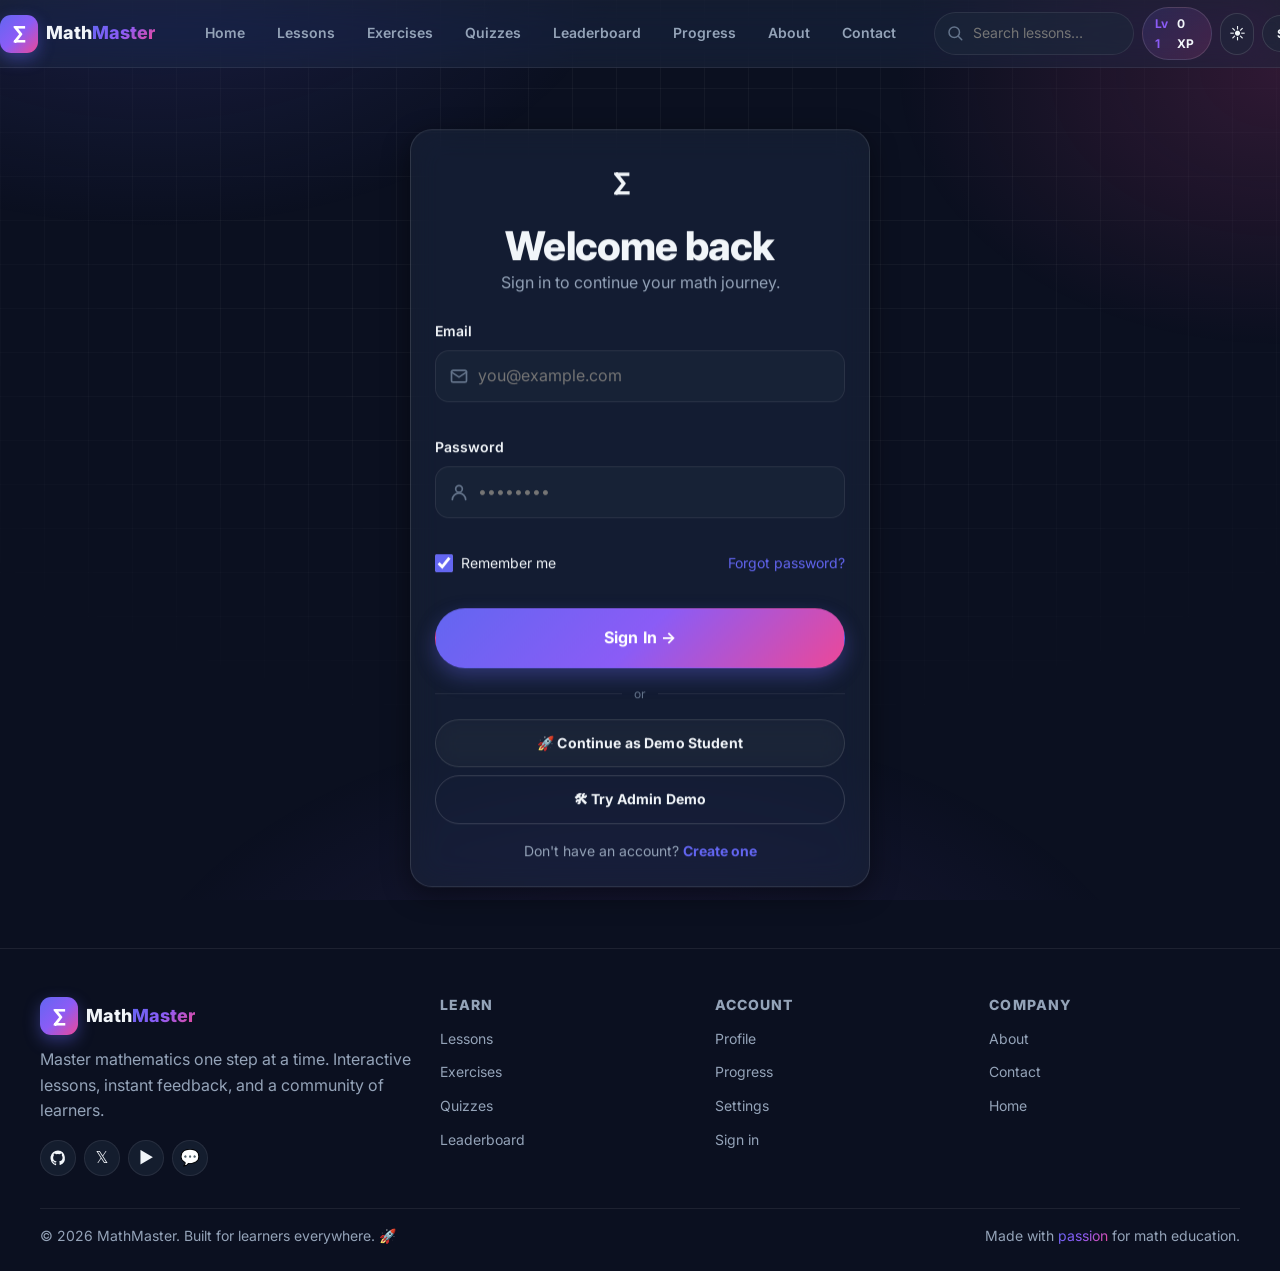
==== index.html @ f5b28efe "Add files via upload" ====
<!DOCTYPE html>
<html>
<head>
<meta charset="UTF-8">
<meta http-equiv="refresh" content="0; url=pages/login.html">
<title>MathMaster</title>
</head>
<body>
<p>Redirecting to <a href="pages/login.html">MathMaster</a>...</p>
</body>
</html>
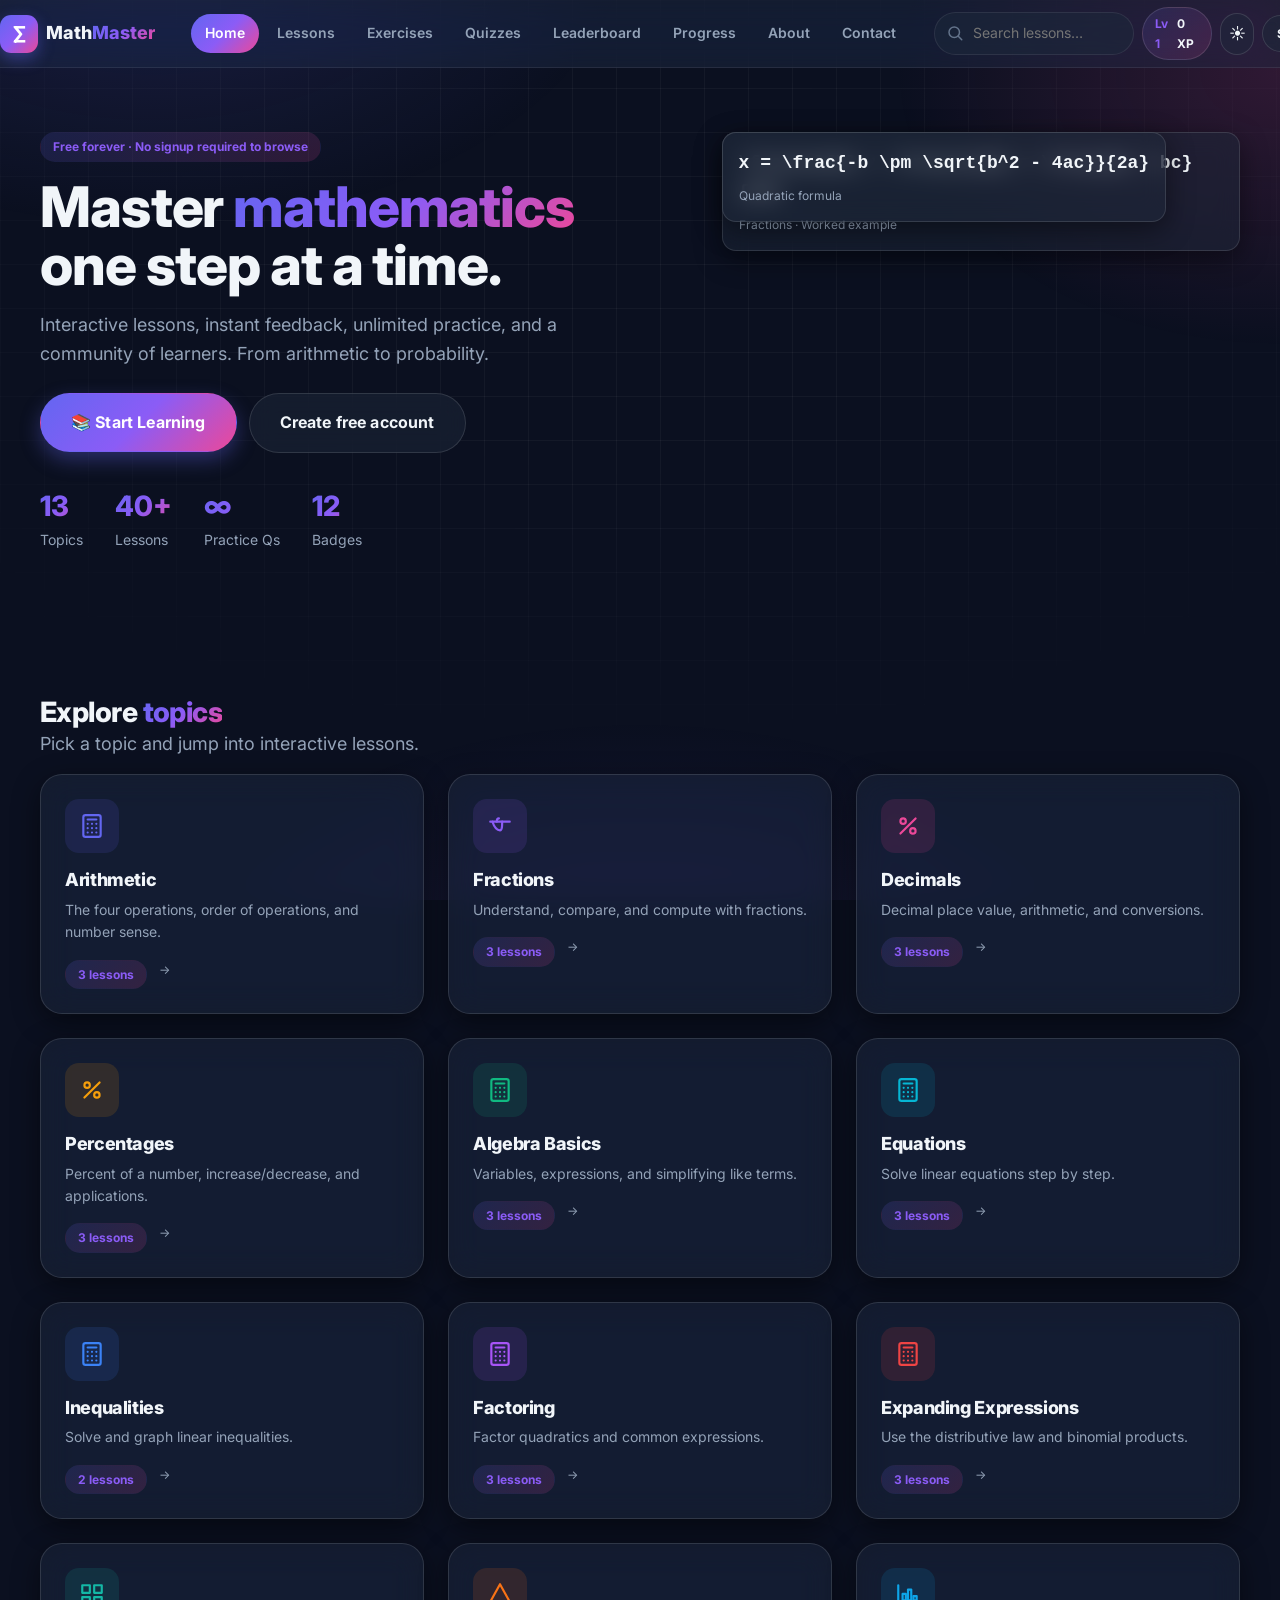
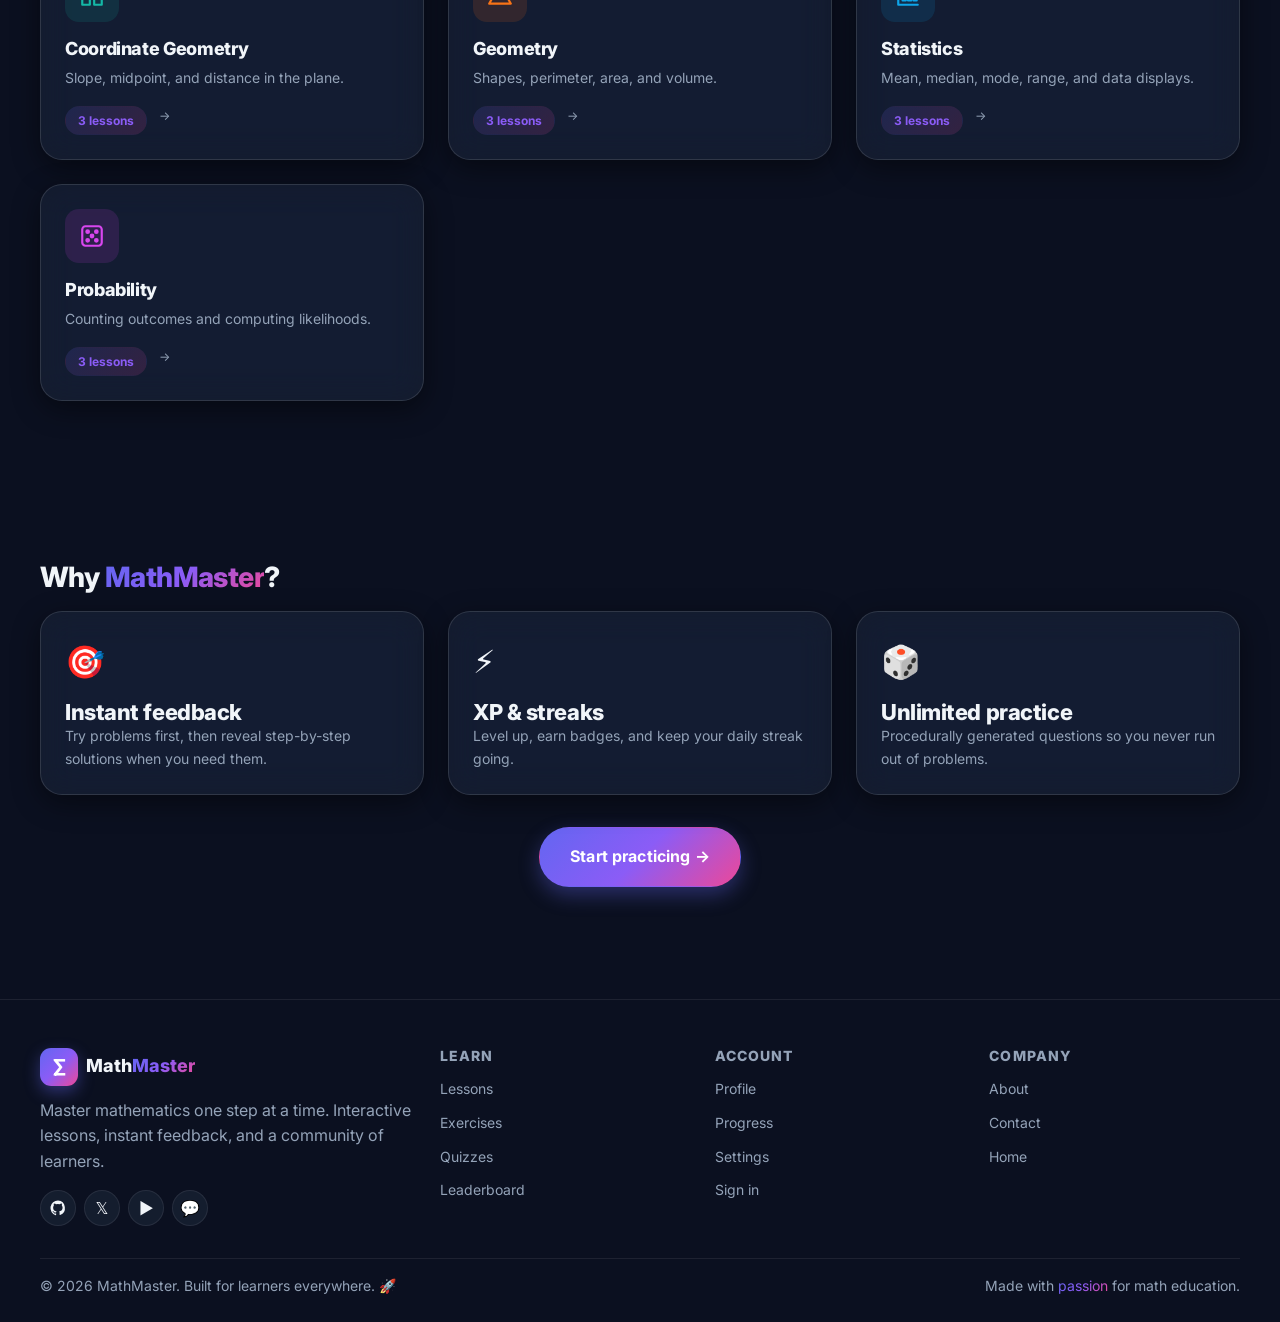
==== commit 681a0666: "Restore full MathMaster home page (was broken redirect-only to login)" ====
--- a/index.html
+++ b/index.html
@@ -1,11 +1,102 @@
 <!DOCTYPE html>
-<html>
+<html lang="en" data-theme="dark">
 <head>
-<meta charset="UTF-8">
-<meta http-equiv="refresh" content="0; url=pages/login.html">
-<title>MathMaster</title>
+  <meta charset="UTF-8" />
+  <meta name="viewport" content="width=device-width, initial-scale=1.0" />
+  <meta name="theme-color" content="#0b1020" />
+  <title>MathMaster — Master Math, One Step at a Time</title>
+  <meta name="description" content="Interactive math lessons, practice exercises, quizzes, XP & achievements. Free forever." />
+  <link rel="icon" type="image/svg+xml" href="assets/images/favicon.svg" />
+  <link rel="preconnect" href="https://fonts.googleapis.com" />
+  <link rel="preconnect" href="https://fonts.gstatic.com" crossorigin />
+  <link href="https://fonts.googleapis.com/css2?family=Inter:wght@400;500;600;700;800&family=JetBrains+Mono:wght@500;700&display=swap" rel="stylesheet" />
+  <link rel="stylesheet" href="css/style.css" />
+  <link rel="stylesheet" href="css/components.css" />
+  <link rel="stylesheet" href="css/responsive.css" />
 </head>
 <body>
-<p>Redirecting to <a href="pages/login.html">MathMaster</a>...</p>
+  <a class="skip-link" href="#main">Skip to content</a>
+  <div class="page-loader" role="status" aria-label="Loading"><div class="core"></div><div class="lbl">∑</div></div>
+  <div id="nav-slot"></div>
+
+  <main id="main">
+    <!-- Hero -->
+    <section class="hero container">
+      <div class="hero-copy reveal">
+        <span class="badge badge-brand">Free forever · No signup required to browse</span>
+        <h1 class="mt-4">Master <span class="gradient-text">mathematics</span><br />one step at a time.</h1>
+        <p class="text-lg mt-4">Interactive lessons, instant feedback, unlimited practice, and a community of learners. From arithmetic to probability.</p>
+        <div class="hero-cta flex gap-3 wrap mt-5">
+          <a href="pages/lessons.html" class="btn btn-primary btn-lg">📚 Start Learning</a>
+          <a href="pages/register.html" class="btn btn-ghost btn-lg">Create free account</a>
+        </div>
+        <div class="hero-stats flex gap-5 wrap mt-6">
+          <div class="stat"><div class="num gradient-text">13</div><div class="lbl">Topics</div></div>
+          <div class="stat"><div class="num gradient-text">40+</div><div class="lbl">Lessons</div></div>
+          <div class="stat"><div class="num gradient-text">∞</div><div class="lbl">Practice Qs</div></div>
+          <div class="stat"><div class="num gradient-text">12</div><div class="lbl">Badges</div></div>
+        </div>
+      </div>
+      <div class="hero-visual reveal">
+        <div class="float-card">
+          <div class="eq">\frac{a}{b} + \frac{c}{d} = \frac{ad + bc}{bd}</div>
+          <div class="text-xs text-muted mt-2">Fractions · Worked example</div>
+        </div>
+        <div class="float-card" style="animation-delay:.4s;">
+          <div class="eq">x = \frac{-b \pm \sqrt{b^2 - 4ac}}{2a}</div>
+          <div class="text-xs text-muted mt-2">Quadratic formula</div>
+        </div>
+      </div>
+    </section>
+
+    <!-- Topics -->
+    <section class="section container">
+      <div class="page-head reveal">
+        <h2>Explore <span class="gradient-text">topics</span></h2>
+        <p class="text-lg">Pick a topic and jump into interactive lessons.</p>
+      </div>
+      <div class="grid grid-3" id="topicsGrid"></div>
+    </section>
+
+    <!-- Features -->
+    <section class="section container">
+      <div class="page-head reveal">
+        <h2>Why <span class="gradient-text">MathMaster</span>?</h2>
+      </div>
+      <div class="grid grid-3">
+        <div class="card reveal">
+          <div class="ic" style="font-size:2rem;">🎯</div>
+          <h3 class="mt-3">Instant feedback</h3>
+          <p class="text-sm">Try problems first, then reveal step-by-step solutions when you need them.</p>
+        </div>
+        <div class="card reveal">
+          <div class="ic" style="font-size:2rem;">⚡</div>
+          <h3 class="mt-3">XP & streaks</h3>
+          <p class="text-sm">Level up, earn badges, and keep your daily streak going.</p>
+        </div>
+        <div class="card reveal">
+          <div class="ic" style="font-size:2rem;">🎲</div>
+          <h3 class="mt-3">Unlimited practice</h3>
+          <p class="text-sm">Procedurally generated questions so you never run out of problems.</p>
+        </div>
+      </div>
+      <div class="flex justify-center mt-6 reveal">
+        <a href="pages/exercises.html" class="btn btn-primary btn-lg">Start practicing →</a>
+      </div>
+    </section>
+  </main>
+
+  <div id="footer-slot"></div>
+
+  <script src="js/modules/utils.js"></script>
+  <script src="js/modules/storage.js"></script>
+  <script src="js/modules/theme.js"></script>
+  <script src="js/modules/sound.js"></script>
+  <script src="js/modules/auth.js"></script>
+  <script src="js/modules/lessonsData.js"></script>
+  <script src="js/modules/mathEngine.js"></script>
+  <script src="js/modules/components.js"></script>
+  <script src="js/app.js"></script>
+  <script src="js/pages/home.js"></script>
 </body>
 </html>
--- a/css/style.css
+++ b/css/style.css
@@ -0,0 +1,233 @@
+/* ===================================================================
+   MathMaster — Core Design System
+   Variables, Reset, Typography, Theme (Dark/Light), Layout
+   =================================================================== */
+
+/* ---------- Design Tokens ---------- */
+:root {
+  /* Brand */
+  --brand-1: #6366f1;        /* indigo  */
+  --brand-2: #8b5cf6;        /* violet  */
+  --brand-3: #ec4899;        /* pink    */
+  --brand-grad: linear-gradient(135deg, #6366f1 0%, #8b5cf6 50%, #ec4899 100%);
+  --brand-grad-soft: linear-gradient(135deg, rgba(99,102,241,.15), rgba(236,72,153,.15));
+
+  /* Accent states */
+  --success: #10b981;
+  --warning: #f59e0b;
+  --danger:  #ef4444;
+  --info:    #06b6d4;
+
+  /* Sizing */
+  --radius-sm: 8px;
+  --radius:    14px;
+  --radius-lg: 22px;
+  --radius-pill: 999px;
+
+  /* Spacing scale */
+  --sp-1: 4px;  --sp-2: 8px;  --sp-3: 12px; --sp-4: 16px;
+  --sp-5: 24px; --sp-6: 32px; --sp-7: 48px; --sp-8: 64px;
+
+  /* Typography */
+  --font-sans: "Inter", "Segoe UI", system-ui, -apple-system, sans-serif;
+  --font-mono: "JetBrains Mono", "Fira Code", "Courier New", monospace;
+  --fs-xs: .75rem; --fs-sm: .875rem; --fs-base: 1rem; --fs-lg: 1.125rem;
+  --fs-xl: 1.375rem; --fs-2xl: 1.75rem; --fs-3xl: 2.5rem; --fs-4xl: 3.5rem;
+
+  /* Motion */
+  --ease: cubic-bezier(.4,0,.2,1);
+  --ease-bounce: cubic-bezier(.34,1.56,.64,1);
+  --t-fast: .15s; --t: .25s; --t-slow: .45s;
+
+  /* Layout */
+  --container: 1200px;
+  --nav-h: 68px;
+
+  /* Z-layers */
+  --z-bg: -1; --z-nav: 100; --z-dropdown: 200; --z-modal: 1000; --z-toast: 1100;
+}
+
+/* ---------- Theme: Light (default) ---------- */
+:root,
+[data-theme="light"] {
+  --bg: #f6f7fb;
+  --bg-2: #ffffff;
+  --surface: rgba(255,255,255,.72);
+  --surface-solid: #ffffff;
+  --border: rgba(15,23,42,.08);
+  --border-strong: rgba(15,23,42,.14);
+  --text: #0f172a;
+  --text-muted: #64748b;
+  --text-soft: #94a3b8;
+  --glass: rgba(255,255,255,.6);
+  --glass-border: rgba(255,255,255,.9);
+  --shadow-sm: 0 1px 3px rgba(15,23,42,.06);
+  --shadow: 0 8px 28px rgba(15,23,42,.08);
+  --shadow-lg: 0 24px 60px rgba(15,23,42,.14);
+  --grid-line: rgba(99,102,241,.07);
+}
+
+/* ---------- Theme: Dark ---------- */
+[data-theme="dark"] {
+  --bg: #0b1020;
+  --bg-2: #0f172a;
+  --surface: rgba(30,41,59,.55);
+  --surface-solid: #1e293b;
+  --border: rgba(255,255,255,.08);
+  --border-strong: rgba(255,255,255,.16);
+  --text: #f1f5f9;
+  --text-muted: #94a3b8;
+  --text-soft: #64748b;
+  --glass: rgba(30,41,59,.5);
+  --glass-border: rgba(255,255,255,.12);
+  --shadow-sm: 0 1px 3px rgba(0,0,0,.4);
+  --shadow: 0 8px 28px rgba(0,0,0,.45);
+  --shadow-lg: 0 24px 60px rgba(0,0,0,.6);
+  --grid-line: rgba(255,255,255,.04);
+}
+
+/* ---------- Reset ---------- */
+*, *::before, *::after { box-sizing: border-box; margin: 0; padding: 0; }
+
+html { scroll-behavior: smooth; -webkit-text-size-adjust: 100%; }
+
+body {
+  font-family: var(--font-sans);
+  font-size: var(--fs-base);
+  line-height: 1.6;
+  color: var(--text);
+  background: var(--bg);
+  min-height: 100vh;
+  overflow-x: hidden;
+  transition: background var(--t) var(--ease), color var(--t) var(--ease);
+}
+
+/* Animated gradient backdrop + subtle grid */
+body::before {
+  content: "";
+  position: fixed; inset: 0;
+  background:
+    radial-gradient(800px 500px at 12% -8%, rgba(99,102,241,.18), transparent 60%),
+    radial-gradient(700px 500px at 100% 8%, rgba(236,72,153,.16), transparent 55%),
+    radial-gradient(900px 600px at 50% 120%, rgba(139,92,246,.14), transparent 60%);
+  z-index: var(--z-bg);
+  animation: floatBg 18s ease-in-out infinite alternate;
+}
+body::after {
+  content: "";
+  position: fixed; inset: 0;
+  background-image:
+    linear-gradient(var(--grid-line) 1px, transparent 1px),
+    linear-gradient(90deg, var(--grid-line) 1px, transparent 1px);
+  background-size: 44px 44px;
+  z-index: var(--z-bg);
+  mask-image: radial-gradient(ellipse 90% 70% at 50% 30%, #000 30%, transparent 80%);
+  -webkit-mask-image: radial-gradient(ellipse 90% 70% at 50% 30%, #000 30%, transparent 80%);
+  pointer-events: none;
+}
+@keyframes floatBg {
+  0%   { transform: translate3d(0,0,0) scale(1); }
+  100% { transform: translate3d(0,-20px,0) scale(1.05); }
+}
+
+img, svg { max-width: 100%; display: block; }
+a { color: inherit; text-decoration: none; }
+button, input, select, textarea { font: inherit; color: inherit; }
+button { cursor: pointer; background: none; border: none; }
+ul, ol { list-style: none; }
+
+/* ---------- Typography ---------- */
+h1, h2, h3, h4 { line-height: 1.2; font-weight: 800; letter-spacing: -.02em; }
+h1 { font-size: var(--fs-3xl); }
+h2 { font-size: var(--fs-2xl); }
+h3 { font-size: var(--fs-xl); }
+p  { color: var(--text-muted); }
+strong { color: var(--text); }
+
+.gradient-text {
+  background: var(--brand-grad);
+  -webkit-background-clip: text; background-clip: text;
+  -webkit-text-fill-color: transparent; color: transparent;
+}
+
+/* ---------- Layout ---------- */
+.container {
+  width: min(100% - 2*var(--sp-5), var(--container));
+  margin-inline: auto;
+}
+.section { padding: var(--sp-8) 0; }
+.section--tight { padding: var(--sp-7) 0; }
+.center { text-align: center; }
+
+.section-head { max-width: 680px; margin: 0 auto var(--sp-6); text-align: center; }
+.section-head .eyebrow {
+  display: inline-block;
+  font-size: var(--fs-xs); font-weight: 700; letter-spacing: .14em; text-transform: uppercase;
+  color: var(--brand-2); margin-bottom: var(--sp-2);
+}
+.section-head h2 { margin-bottom: var(--sp-3); }
+.section-head p  { font-size: var(--fs-lg); }
+
+.grid { display: grid; gap: var(--sp-5); }
+.grid-2 { grid-template-columns: repeat(2, 1fr); }
+.grid-3 { grid-template-columns: repeat(3, 1fr); }
+.grid-4 { grid-template-columns: repeat(4, 1fr); }
+
+/* ---------- Accessibility ---------- */
+:focus-visible {
+  outline: 3px solid var(--brand-1);
+  outline-offset: 2px;
+  border-radius: var(--radius-sm);
+}
+.sr-only {
+  position: absolute; width: 1px; height: 1px; padding: 0; margin: -1px;
+  overflow: hidden; clip: rect(0,0,0,0); white-space: nowrap; border: 0;
+}
+.skip-link {
+  position: absolute; left: var(--sp-4); top: -60px; z-index: var(--z-toast);
+  background: var(--brand-1); color: #fff; padding: var(--sp-2) var(--sp-4);
+  border-radius: var(--radius-sm); transition: top var(--t);
+}
+.skip-link:focus { top: var(--sp-4); }
+
+::selection { background: rgba(99,102,241,.3); }
+
+/* Scrollbar */
+::-webkit-scrollbar { width: 10px; height: 10px; }
+::-webkit-scrollbar-track { background: transparent; }
+::-webkit-scrollbar-thumb { background: var(--border-strong); border-radius: 999px; }
+::-webkit-scrollbar-thumb:hover { background: var(--brand-1); }
+
+/* ---------- Utility ---------- */
+.hidden { display: none !important; }
+.flex { display: flex; }
+.flex-col { flex-direction: column; }
+.items-center { align-items: center; }
+.justify-between { justify-content: space-between; }
+.justify-center { justify-content: center; }
+.gap-2 { gap: var(--sp-2); } .gap-3 { gap: var(--sp-3); }
+.gap-4 { gap: var(--sp-4); } .gap-5 { gap: var(--sp-5); }
+.wrap { flex-wrap: wrap; }
+.mt-2 { margin-top: var(--sp-2); } .mt-3 { margin-top: var(--sp-3); }
+.mt-4 { margin-top: var(--sp-4); } .mt-5 { margin-top: var(--sp-5); }
+.mt-6 { margin-top: var(--sp-6); }
+.text-muted { color: var(--text-muted); }
+.text-sm { font-size: var(--fs-sm); }
+.text-xs { font-size: var(--fs-xs); }
+.text-lg { font-size: var(--fs-lg); }
+.text-center { text-align: center; }
+.font-mono { font-family: var(--font-mono); }
+
+/* ---------- Animations on scroll ---------- */
+.reveal {
+  opacity: 0;
+  transform: translateY(28px);
+  transition: opacity .7s var(--ease), transform .7s var(--ease-bounce);
+}
+.reveal.in { opacity: 1; transform: none; }
+
+@media (prefers-reduced-motion: reduce) {
+  *, *::before, *::after { animation-duration: .001ms !important; transition-duration: .001ms !important; }
+  .reveal { opacity: 1; transform: none; }
+  html { scroll-behavior: auto; }
+}
--- a/css/components.css
+++ b/css/components.css
@@ -0,0 +1,540 @@
+/* ===================================================================
+   MathMaster — Components
+   Buttons, Cards, Nav, Footer, Forms, Badges, Progress, Toasts, Modal,
+   Tables, Loaders, Math rendering, Quiz/Exercise UI
+   =================================================================== */
+
+/* ---------- Buttons ---------- */
+.btn {
+  --btn-pad: 12px 22px;
+  display: inline-flex; align-items: center; justify-content: center; gap: var(--sp-2);
+  padding: var(--btn-pad);
+  font-weight: 700; font-size: var(--fs-sm); letter-spacing: .01em;
+  border-radius: var(--radius-pill);
+  border: 1px solid transparent;
+  transition: transform var(--t-fast) var(--ease), box-shadow var(--t) var(--ease),
+              background var(--t) var(--ease), border-color var(--t) var(--ease);
+  white-space: nowrap; user-select: none;
+}
+.btn:active { transform: translateY(1px) scale(.99); }
+.btn-primary { background: var(--brand-grad); color: #fff; box-shadow: 0 8px 20px rgba(99,102,241,.35); }
+.btn-primary:hover { transform: translateY(-2px); box-shadow: 0 14px 30px rgba(99,102,241,.45); }
+.btn-ghost { background: var(--glass); border-color: var(--glass-border); color: var(--text); backdrop-filter: blur(12px); }
+.btn-ghost:hover { border-color: var(--brand-1); transform: translateY(-2px); }
+.btn-outline { border-color: var(--border-strong); color: var(--text); }
+.btn-outline:hover { border-color: var(--brand-1); color: var(--brand-1); }
+.btn-danger { background: var(--danger); color: #fff; }
+.btn-success { background: var(--success); color: #fff; }
+.btn-sm { --btn-pad: 8px 14px; font-size: var(--fs-xs); }
+.btn-lg { --btn-pad: 16px 30px; font-size: var(--fs-base); }
+.btn-block { width: 100%; }
+.btn:disabled { opacity: .5; cursor: not-allowed; transform: none; }
+.btn-icon {
+  width: 42px; height: 42px; padding: 0; border-radius: var(--radius-pill);
+  background: var(--glass); border: 1px solid var(--glass-border);
+  display: inline-grid; place-items: center; color: var(--text);
+}
+.btn-icon:hover { color: var(--brand-1); border-color: var(--brand-1); transform: translateY(-2px); }
+
+/* ---------- Glass Card ---------- */
+.card {
+  background: var(--glass);
+  backdrop-filter: blur(16px) saturate(160%);
+  -webkit-backdrop-filter: blur(16px) saturate(160%);
+  border: 1px solid var(--glass-border);
+  border-radius: var(--radius-lg);
+  padding: var(--sp-5);
+  box-shadow: var(--shadow);
+  transition: transform var(--t) var(--ease), box-shadow var(--t) var(--ease), border-color var(--t) var(--ease);
+}
+.card:hover { transform: translateY(-4px); box-shadow: var(--shadow-lg); }
+.card-flat { background: var(--surface); box-shadow: var(--shadow-sm); }
+.card-flat:hover { box-shadow: var(--shadow); }
+
+/* ---------- Navbar ---------- */
+.nav {
+  position: sticky; top: 0; z-index: var(--z-nav);
+  height: var(--nav-h);
+  display: flex; align-items: center;
+  background: var(--glass);
+  backdrop-filter: blur(20px) saturate(180%);
+  -webkit-backdrop-filter: blur(20px) saturate(180%);
+  border-bottom: 1px solid var(--border);
+  transition: box-shadow var(--t);
+}
+.nav.scrolled { box-shadow: var(--shadow); }
+.nav-inner { display: flex; align-items: center; gap: var(--sp-5); width: 100%; }
+.brand { display: flex; align-items: center; gap: var(--sp-2); font-weight: 800; font-size: var(--fs-lg); }
+.brand .logo {
+  width: 38px; height: 38px; border-radius: 11px; display: grid; place-items: center;
+  background: var(--brand-grad); color: #fff; font-size: 1.2rem;
+  box-shadow: 0 6px 16px rgba(99,102,241,.4);
+}
+.nav-links { display: flex; align-items: center; gap: var(--sp-1); margin-left: var(--sp-3); }
+.nav-links a {
+  padding: 8px 14px; border-radius: var(--radius-pill); font-weight: 600; font-size: var(--fs-sm);
+  color: var(--text-muted); transition: color var(--t), background var(--t);
+}
+.nav-links a:hover { color: var(--text); background: var(--surface); }
+.nav-links a.active { color: #fff; background: var(--brand-grad); }
+.nav-actions { margin-left: auto; display: flex; align-items: center; gap: var(--sp-2); }
+
+.nav-search { position: relative; display: flex; align-items: center; }
+.nav-search input {
+  width: 200px; padding: 9px 14px 9px 38px; border-radius: var(--radius-pill);
+  background: var(--surface); border: 1px solid var(--border); font-size: var(--fs-sm);
+  transition: width var(--t), border-color var(--t);
+}
+.nav-search input:focus { width: 260px; border-color: var(--brand-1); outline: none; }
+.nav-search .icon { position: absolute; left: 12px; color: var(--text-soft); }
+
+/* Mobile toggle */
+.nav-toggle { display: none; }
+
+/* XP pill in nav */
+.xp-pill {
+  display: inline-flex; align-items: center; gap: 6px;
+  padding: 6px 12px; border-radius: var(--radius-pill);
+  background: var(--brand-grad-soft); border: 1px solid var(--glass-border);
+  font-weight: 700; font-size: var(--fs-xs);
+}
+.xp-pill .lv { color: var(--brand-2); }
+
+/* Avatar */
+.avatar {
+  width: 38px; height: 38px; border-radius: 50%;
+  background: var(--brand-grad); color: #fff;
+  display: grid; place-items: center; font-weight: 800;
+  border: 2px solid var(--glass-border); overflow: hidden;
+}
+
+/* Mobile drawer */
+.mobile-drawer {
+  position: fixed; top: var(--nav-h); left: 0; right: 0; z-index: var(--z-dropdown);
+  background: var(--surface-solid); border-bottom: 1px solid var(--border);
+  padding: var(--sp-4); display: none; flex-direction: column; gap: var(--sp-1);
+  box-shadow: var(--shadow-lg);
+}
+.mobile-drawer.open { display: flex; animation: slideDown var(--t) var(--ease); }
+.mobile-drawer a {
+  padding: 12px 16px; border-radius: var(--radius); font-weight: 600; color: var(--text-muted);
+}
+.mobile-drawer a:hover, .mobile-drawer a.active { background: var(--surface); color: var(--text); }
+@keyframes slideDown { from { opacity: 0; transform: translateY(-10px); } to { opacity: 1; transform: none; } }
+
+/* ---------- Hero ---------- */
+.hero {
+  position: relative; padding: var(--sp-8) 0 var(--sp-7);
+  display: grid; grid-template-columns: 1.1fr .9fr; gap: var(--sp-7); align-items: center;
+}
+.hero h1 { font-size: var(--fs-4xl); margin-bottom: var(--sp-4); line-height: 1.05; }
+.hero p { font-size: var(--fs-lg); max-width: 540px; margin-bottom: var(--sp-5); }
+.hero-cta { display: flex; gap: var(--sp-3); flex-wrap: wrap; }
+.hero-stats { display: flex; gap: var(--sp-6); margin-top: var(--sp-6); flex-wrap: wrap; }
+.hero-stats .stat .num { font-size: var(--fs-2xl); font-weight: 800; }
+.hero-stats .stat .lbl { font-size: var(--fs-sm); color: var(--text-muted); }
+
+.hero-visual { position: relative; min-height: 420px; }
+.float-card {
+  position: absolute; padding: var(--sp-4); border-radius: var(--radius);
+  background: var(--glass); backdrop-filter: blur(12px);
+  border: 1px solid var(--glass-border); box-shadow: var(--shadow);
+  animation: floaty 6s ease-in-out infinite;
+}
+.float-card .eq { font-family: var(--font-mono); font-size: var(--fs-lg); font-weight: 700; }
+.float-card .tag { font-size: var(--fs-xs); color: var(--text-muted); }
+.fc-1 { top: 10%; left: 8%; }
+.fc-2 { top: 30%; right: 5%; animation-delay: 1.2s; }
+.fc-3 { bottom: 8%; left: 20%; animation-delay: 2.4s; }
+.fc-4 { bottom: 28%; right: 18%; animation-delay: 3.6s; }
+@keyframes floaty { 0%,100%{ transform: translateY(0);} 50%{ transform: translateY(-14px);} }
+
+/* Orbiting symbols */
+.orbit {
+  position: absolute; top: 50%; left: 50%; width: 280px; height: 280px;
+  transform: translate(-50%,-50%); border-radius: 50%;
+  border: 1px dashed var(--border-strong); animation: spin 24s linear infinite;
+}
+.orbit::before, .orbit::after {
+  content: ""; position: absolute; width: 14px; height: 14px; border-radius: 50%;
+  background: var(--brand-grad); top: -7px; left: 50%; transform: translateX(-50%);
+  box-shadow: 0 0 20px rgba(139,92,246,.7);
+}
+.orbit::after { top: auto; bottom: -7px; background: var(--brand-3); }
+@keyframes spin { to { transform: translate(-50%,-50%) rotate(360deg); } }
+
+/* ---------- Topic / Feature Cards ---------- */
+.topic-card {
+  position: relative; overflow: hidden; cursor: pointer;
+}
+.topic-card .ic {
+  width: 54px; height: 54px; border-radius: var(--radius);
+  display: grid; place-items: center; font-size: 1.5rem; margin-bottom: var(--sp-4);
+  background: var(--brand-grad-soft); color: var(--brand-1);
+}
+.topic-card h3 { font-size: var(--fs-lg); margin-bottom: var(--sp-2); }
+.topic-card .meta { display: flex; gap: var(--sp-3); margin-top: var(--sp-4); font-size: var(--fs-xs); color: var(--text-muted); }
+.topic-card .glow {
+  position: absolute; inset: 0; background: var(--brand-grad); opacity: 0;
+  transition: opacity var(--t); mix-blend-mode: overlay; pointer-events: none;
+}
+.topic-card:hover .glow { opacity: .08; }
+
+.feature-card { text-align: center; }
+.feature-card .ic {
+  width: 60px; height: 60px; margin: 0 auto var(--sp-4); border-radius: 50%;
+  display: grid; place-items: center; font-size: 1.6rem; color: #fff;
+  background: var(--brand-grad); box-shadow: 0 10px 24px rgba(99,102,241,.4);
+}
+
+/* ---------- Badges ---------- */
+.badge {
+  display: inline-flex; align-items: center; gap: 6px;
+  padding: 4px 12px; border-radius: var(--radius-pill);
+  font-size: var(--fs-xs); font-weight: 700;
+  background: var(--surface); border: 1px solid var(--border);
+}
+.badge-brand { background: var(--brand-grad-soft); color: var(--brand-2); border-color: transparent; }
+.badge-success { background: rgba(16,185,129,.15); color: var(--success); border-color: transparent; }
+.badge-warning { background: rgba(245,158,11,.15); color: var(--warning); border-color: transparent; }
+.badge-danger { background: rgba(239,68,68,.15); color: var(--danger); border-color: transparent; }
+.badge-info { background: rgba(6,182,212,.15); color: var(--info); border-color: transparent; }
+
+/* Achievement badge */
+.ach {
+  display: flex; flex-direction: column; align-items: center; text-align: center; gap: var(--sp-2);
+  padding: var(--sp-4); border-radius: var(--radius);
+}
+.ach .medal {
+  width: 64px; height: 64px; border-radius: 50%; display: grid; place-items: center;
+  font-size: 1.8rem; background: var(--brand-grad); color: #fff;
+  box-shadow: 0 8px 20px rgba(139,92,246,.4); position: relative;
+}
+.ach.locked .medal { background: var(--surface); color: var(--text-soft); box-shadow: none; filter: grayscale(1); opacity: .6; }
+.ach.locked .medal::after { content: "🔒"; position: absolute; bottom: -4px; right: -4px; font-size: 1rem; }
+
+/* ---------- Progress ---------- */
+.progress { width: 100%; height: 10px; background: var(--surface); border-radius: 999px; overflow: hidden; }
+.progress .bar {
+  height: 100%; width: 0; border-radius: 999px;
+  background: var(--brand-grad); transition: width 1s var(--ease);
+}
+.progress.lg { height: 14px; }
+.progress.sm { height: 6px; }
+
+.ring-progress { position: relative; width: 120px; height: 120px; }
+.ring-progress svg { transform: rotate(-90deg); }
+.ring-progress .track { stroke: var(--surface); }
+.ring-progress .fill { stroke: url(#brandGrad); stroke-linecap: round; transition: stroke-dashoffset 1.2s var(--ease); }
+.ring-progress .lbl {
+  position: absolute; inset: 0; display: grid; place-items: center;
+  font-weight: 800; font-size: var(--fs-xl);
+}
+
+/* ---------- Forms ---------- */
+.field { margin-bottom: var(--sp-4); }
+.field label { display: block; font-weight: 600; font-size: var(--fs-sm); margin-bottom: var(--sp-2); }
+.input, .textarea, .select {
+  width: 100%; padding: 12px 16px; border-radius: var(--radius);
+  background: var(--surface); border: 1px solid var(--border);
+  transition: border-color var(--t), box-shadow var(--t);
+}
+.input:focus, .textarea:focus, .select:focus {
+  outline: none; border-color: var(--brand-1); box-shadow: 0 0 0 4px rgba(99,102,241,.15);
+}
+.textarea { min-height: 130px; resize: vertical; }
+.input-group { position: relative; }
+.input-group .icon { position: absolute; left: 14px; top: 50%; transform: translateY(-50%); color: var(--text-soft); }
+.input-group .input { padding-left: 42px; }
+.field-error { color: var(--danger); font-size: var(--fs-xs); margin-top: 6px; min-height: 1em; }
+.checkbox { display: inline-flex; align-items: center; gap: var(--sp-2); cursor: pointer; font-size: var(--fs-sm); }
+.checkbox input { width: 18px; height: 18px; accent-color: var(--brand-1); }
+
+/* Switch */
+.switch { position: relative; display: inline-block; width: 48px; height: 26px; }
+.switch input { opacity: 0; width: 0; height: 0; }
+.switch .slider {
+  position: absolute; inset: 0; background: var(--border-strong); border-radius: 999px;
+  transition: background var(--t); cursor: pointer;
+}
+.switch .slider::before {
+  content: ""; position: absolute; width: 20px; height: 20px; left: 3px; top: 3px;
+  background: #fff; border-radius: 50%; transition: transform var(--t) var(--ease-bounce);
+  box-shadow: 0 2px 6px rgba(0,0,0,.3);
+}
+.switch input:checked + .slider { background: var(--brand-grad); }
+.switch input:checked + .slider::before { transform: translateX(22px); }
+
+/* ---------- Auth ---------- */
+.auth-wrap { min-height: calc(100vh - var(--nav-h)); display: grid; place-items: center; padding: var(--sp-6) 0; }
+.auth-card { width: min(100%, 460px); }
+.auth-card .head { text-align: center; margin-bottom: var(--sp-5); }
+.auth-card .head .logo { width: 56px; height: 56px; margin: 0 auto var(--sp-3); font-size: 1.6rem; }
+.auth-alt { text-align: center; margin-top: var(--sp-4); font-size: var(--fs-sm); color: var(--text-muted); }
+.auth-alt a { color: var(--brand-1); font-weight: 700; }
+.divider { display: flex; align-items: center; gap: var(--sp-3); margin: var(--sp-4) 0; color: var(--text-soft); font-size: var(--fs-xs); }
+.divider::before, .divider::after { content: ""; flex: 1; height: 1px; background: var(--border); }
+
+/* ---------- Tables ---------- */
+.table-wrap { overflow-x: auto; border-radius: var(--radius-lg); border: 1px solid var(--border); }
+table.data { width: 100%; border-collapse: collapse; min-width: 560px; }
+table.data th, table.data td { padding: 14px 18px; text-align: left; border-bottom: 1px solid var(--border); }
+table.data th { background: var(--surface); font-size: var(--fs-xs); text-transform: uppercase; letter-spacing: .08em; color: var(--text-muted); }
+table.data tbody tr { transition: background var(--t); }
+table.data tbody tr:hover { background: var(--surface); }
+table.data tbody tr:last-child td { border-bottom: none; }
+table.data .rank { font-weight: 800; font-size: var(--fs-lg); }
+table.data .rank-1 { color: #f59e0b; }
+table.data .rank-2 { color: #94a3b8; }
+table.data .rank-3 { color: #cd7f32; }
+
+/* ---------- Toast ---------- */
+.toast-stack {
+  position: fixed; bottom: var(--sp-5); right: var(--sp-5); z-index: var(--z-toast);
+  display: flex; flex-direction: column; gap: var(--sp-3); max-width: 360px;
+}
+.toast {
+  display: flex; align-items: center; gap: var(--sp-3);
+  padding: var(--sp-3) var(--sp-4); border-radius: var(--radius);
+  background: var(--surface-solid); border: 1px solid var(--border);
+  box-shadow: var(--shadow-lg); animation: toastIn var(--t) var(--ease-bounce);
+}
+.toast.out { animation: toastOut var(--t) var(--ease) forwards; }
+.toast .ic { font-size: 1.3rem; }
+.toast.success { border-left: 4px solid var(--success); }
+.toast.error { border-left: 4px solid var(--danger); }
+.toast.info { border-left: 4px solid var(--info); }
+.toast.warning { border-left: 4px solid var(--warning); }
+.toast .msg { font-size: var(--fs-sm); font-weight: 600; }
+@keyframes toastIn { from { opacity: 0; transform: translateX(40px); } to { opacity: 1; transform: none; } }
+@keyframes toastOut { to { opacity: 0; transform: translateX(40px); } }
+
+/* ---------- Modal ---------- */
+.modal-backdrop {
+  position: fixed; inset: 0; z-index: var(--z-modal);
+  background: rgba(2,6,23,.6); backdrop-filter: blur(6px);
+  display: grid; place-items: center; padding: var(--sp-4);
+  opacity: 0; pointer-events: none; transition: opacity var(--t);
+}
+.modal-backdrop.open { opacity: 1; pointer-events: auto; }
+.modal {
+  width: min(100%, 560px); max-height: 88vh; overflow: auto;
+  background: var(--surface-solid); border-radius: var(--radius-lg);
+  border: 1px solid var(--border); box-shadow: var(--shadow-lg);
+  transform: scale(.92) translateY(20px); transition: transform var(--t) var(--ease-bounce);
+}
+.modal-backdrop.open .modal { transform: none; }
+.modal-head { display: flex; align-items: center; justify-content: space-between; padding: var(--sp-5); border-bottom: 1px solid var(--border); }
+.modal-head h3 { font-size: var(--fs-lg); }
+.modal-body { padding: var(--sp-5); }
+.modal-foot { padding: var(--sp-4) var(--sp-5); border-top: 1px solid var(--border); display: flex; justify-content: flex-end; gap: var(--sp-3); }
+
+/* ---------- Loader / Page loader ---------- */
+.page-loader {
+  position: fixed; inset: 0; z-index: var(--z-toast);
+  background: var(--bg); display: grid; place-items: center;
+  transition: opacity .5s var(--ease), visibility .5s;
+}
+.page-loader.hidden { opacity: 0; visibility: hidden; }
+.page-loader .core {
+  width: 70px; height: 70px; position: relative;
+}
+.page-loader .core::before, .page-loader .core::after {
+  content: ""; position: absolute; inset: 0; border-radius: 50%;
+  border: 3px solid transparent; border-top-color: var(--brand-1);
+  animation: spin 1s linear infinite;
+}
+.page-loader .core::after { border-top-color: var(--brand-3); animation-duration: 1.6s; animation-direction: reverse; inset: 10px; }
+.page-loader .lbl { position: absolute; top: 58%; left: 50%; transform: translateX(-50%); font-weight: 800; color: var(--brand-1); }
+
+.spinner { width: 22px; height: 22px; border-radius: 50%; border: 2.5px solid var(--border-strong); border-top-color: var(--brand-1); animation: spin .8s linear infinite; display: inline-block; }
+@keyframes spin { to { transform: rotate(360deg); } }
+
+/* Skeleton */
+.skeleton { background: linear-gradient(90deg, var(--surface) 25%, var(--bg-2) 50%, var(--surface) 75%); background-size: 200% 100%; animation: shimmer 1.4s infinite; border-radius: var(--radius); }
+@keyframes shimmer { to { background-position: -200% 0; } }
+
+/* ---------- Math content (lesson) ---------- */
+.lesson-prose { font-size: var(--fs-base); line-height: 1.8; }
+.lesson-prose h2 { margin: var(--sp-6) 0 var(--sp-3); }
+.lesson-prose h3 { margin: var(--sp-5) 0 var(--sp-2); }
+.lesson-prose p { color: var(--text); margin-bottom: var(--sp-3); }
+.lesson-prose ul, .lesson-prose ol { margin: 0 0 var(--sp-3) var(--sp-2); }
+.lesson-prose li { margin-bottom: var(--sp-2); color: var(--text); position: relative; padding-left: var(--sp-4); }
+.lesson-prose ul li::before { content: "▸"; position: absolute; left: 0; color: var(--brand-1); }
+.lesson-prose ol { list-style: decimal; }
+.lesson-prose ol li { padding-left: var(--sp-2); }
+
+.formula {
+  display: block; margin: var(--sp-4) 0; padding: var(--sp-4) var(--sp-5);
+  background: var(--brand-grad-soft); border-left: 4px solid var(--brand-1);
+  border-radius: var(--radius); font-family: var(--font-mono); font-size: var(--fs-lg);
+  overflow-x: auto;
+}
+.callout {
+  margin: var(--sp-4) 0; padding: var(--sp-4) var(--sp-5); border-radius: var(--radius);
+  background: var(--surface); border-left: 4px solid var(--info);
+}
+.callout.tip { border-color: var(--success); }
+.callout.warn { border-color: var(--warning); }
+.callout strong { display: block; margin-bottom: 4px; }
+
+/* Step-by-step solution */
+.steps { counter-reset: step; }
+.step {
+  position: relative; padding: var(--sp-4) var(--sp-4) var(--sp-4) var(--sp-7);
+  margin-bottom: var(--sp-3); border-radius: var(--radius);
+  background: var(--surface); border: 1px solid var(--border);
+  animation: fadeInUp var(--t) var(--ease) backwards;
+}
+.step::before {
+  counter-increment: step; content: counter(step);
+  position: absolute; left: var(--sp-4); top: var(--sp-4);
+  width: 28px; height: 28px; border-radius: 50%;
+  background: var(--brand-grad); color: #fff; font-weight: 800; font-size: var(--fs-sm);
+  display: grid; place-items: center;
+}
+.step .step-body { padding-top: 2px; }
+.step .step-body p { color: var(--text); margin-bottom: var(--sp-2); }
+.step .step-body .formula { margin: var(--sp-2) 0; font-size: var(--fs-base); }
+@keyframes fadeInUp { from { opacity: 0; transform: translateY(10px); } to { opacity: 1; transform: none; } }
+
+/* ---------- Quiz / Exercise ---------- */
+.quiz-card { max-width: 760px; margin: 0 auto; }
+.quiz-top { display: flex; align-items: center; justify-content: space-between; margin-bottom: var(--sp-5); }
+.quiz-q { font-size: var(--fs-xl); font-weight: 700; margin-bottom: var(--sp-4); }
+.options { display: grid; gap: var(--sp-3); }
+.option {
+  display: flex; align-items: center; gap: var(--sp-3);
+  padding: var(--sp-4); border-radius: var(--radius);
+  background: var(--surface); border: 2px solid var(--border);
+  cursor: pointer; transition: all var(--t) var(--ease);
+}
+.option:hover { border-color: var(--brand-1); transform: translateX(4px); }
+.option .key {
+  width: 32px; height: 32px; border-radius: 50%; flex-shrink: 0;
+  display: grid; place-items: center; font-weight: 800;
+  background: var(--bg-2); border: 1px solid var(--border);
+}
+.option.selected { border-color: var(--brand-1); background: var(--brand-grad-soft); }
+.option.selected .key { background: var(--brand-grad); color: #fff; border-color: transparent; }
+.option.correct { border-color: var(--success); background: rgba(16,185,129,.12); }
+.option.correct .key { background: var(--success); color: #fff; }
+.option.wrong { border-color: var(--danger); background: rgba(239,68,68,.12); }
+.option.wrong .key { background: var(--danger); color: #fff; }
+
+.quiz-foot { display: flex; align-items: center; justify-content: space-between; margin-top: var(--sp-5); gap: var(--sp-3); }
+.timer {
+  display: inline-flex; align-items: center; gap: var(--sp-2);
+  padding: 8px 16px; border-radius: var(--radius-pill);
+  background: var(--surface); border: 1px solid var(--border);
+  font-family: var(--font-mono); font-weight: 700;
+}
+.timer.low { color: var(--danger); border-color: var(--danger); animation: pulse 1s infinite; }
+@keyframes pulse { 50% { opacity: .6; } }
+
+.q-indicators { display: flex; gap: 6px; flex-wrap: wrap; }
+.q-ind {
+  width: 30px; height: 30px; border-radius: 8px; display: grid; place-items: center;
+  font-size: var(--fs-xs); font-weight: 700; cursor: pointer;
+  background: var(--surface); border: 1px solid var(--border); color: var(--text-muted);
+}
+.q-ind.cur { background: var(--brand-grad); color: #fff; border-color: transparent; }
+.q-ind.done { background: rgba(16,185,129,.2); color: var(--success); border-color: transparent; }
+
+/* Input answer */
+.answer-input {
+  font-family: var(--font-mono); font-size: var(--fs-xl); font-weight: 700;
+  text-align: center; letter-spacing: 1px;
+}
+
+/* ---------- Result / Stats ---------- */
+.result-hero { text-align: center; padding: var(--sp-6) 0; }
+.result-hero .score-ring { margin: 0 auto var(--sp-4); }
+.result-hero h2 { margin-bottom: var(--sp-2); }
+.result-hero .grade { font-size: var(--fs-3xl); font-weight: 800; }
+
+.stat-card { text-align: center; padding: var(--sp-5); }
+.stat-card .ic { font-size: 1.8rem; margin-bottom: var(--sp-3); }
+.stat-card .num { font-size: var(--fs-3xl); font-weight: 800; }
+.stat-card .lbl { color: var(--text-muted); font-size: var(--fs-sm); }
+
+/* Heatmap (activity) */
+.heatmap { display: grid; grid-template-columns: repeat(26, 1fr); gap: 4px; }
+.heat-cell { aspect-ratio: 1; border-radius: 3px; background: var(--surface); }
+.heat-cell.l1 { background: rgba(99,102,241,.25); }
+.heat-cell.l2 { background: rgba(99,102,241,.5); }
+.heat-cell.l3 { background: rgba(99,102,241,.75); }
+.heat-cell.l4 { background: var(--brand-1); }
+
+/* ---------- Breadcrumb / page header ---------- */
+.page-head { padding: var(--sp-6) 0 var(--sp-4); }
+.page-head h1 { font-size: var(--fs-3xl); margin-bottom: var(--sp-2); }
+.breadcrumb { display: flex; gap: var(--sp-2); font-size: var(--fs-sm); color: var(--text-muted); margin-bottom: var(--sp-3); }
+.breadcrumb a:hover { color: var(--brand-1); }
+.breadcrumb .sep { color: var(--text-soft); }
+
+/* ---------- Filters / chips ---------- */
+.chip-row { display: flex; gap: var(--sp-2); flex-wrap: wrap; margin-bottom: var(--sp-5); }
+.chip {
+  padding: 8px 16px; border-radius: var(--radius-pill); font-size: var(--fs-sm); font-weight: 600;
+  background: var(--surface); border: 1px solid var(--border); cursor: pointer;
+  transition: all var(--t);
+}
+.chip:hover { border-color: var(--brand-1); }
+.chip.active { background: var(--brand-grad); color: #fff; border-color: transparent; }
+
+/* ---------- Tabs ---------- */
+.tabs { display: flex; gap: var(--sp-1); border-bottom: 1px solid var(--border); margin-bottom: var(--sp-5); overflow-x: auto; }
+.tab {
+  padding: 12px 18px; font-weight: 600; color: var(--text-muted);
+  border-bottom: 2px solid transparent; white-space: nowrap;
+  transition: color var(--t), border-color var(--t); cursor: pointer;
+}
+.tab:hover { color: var(--text); }
+.tab.active { color: var(--brand-1); border-color: var(--brand-1); }
+.tab-panel { display: none; animation: fadeIn var(--t); }
+.tab-panel.active { display: block; }
+@keyframes fadeIn { from { opacity: 0; } to { opacity: 1; } }
+
+/* ---------- Empty state ---------- */
+.empty { text-align: center; padding: var(--sp-7); color: var(--text-muted); }
+.empty .ic { font-size: 3rem; margin-bottom: var(--sp-3); opacity: .5; }
+
+/* ---------- Footer ---------- */
+.footer { border-top: 1px solid var(--border); padding: var(--sp-7) 0 var(--sp-5); margin-top: var(--sp-7); }
+.footer-grid { display: grid; grid-template-columns: 1.5fr 1fr 1fr 1fr; gap: var(--sp-5); margin-bottom: var(--sp-6); }
+.footer .brand { margin-bottom: var(--sp-3); }
+.footer h4 { font-size: var(--fs-sm); text-transform: uppercase; letter-spacing: .08em; color: var(--text-muted); margin-bottom: var(--sp-3); }
+.footer ul li { margin-bottom: var(--sp-2); }
+.footer ul a { color: var(--text-muted); font-size: var(--fs-sm); transition: color var(--t); }
+.footer ul a:hover { color: var(--brand-1); }
+.footer-bottom { display: flex; align-items: center; justify-content: space-between; padding-top: var(--sp-4); border-top: 1px solid var(--border); font-size: var(--fs-sm); color: var(--text-muted); flex-wrap: wrap; gap: var(--sp-3); }
+.social-row { display: flex; gap: var(--sp-2); }
+.social-row a {
+  width: 36px; height: 36px; border-radius: 50%; display: grid; place-items: center;
+  background: var(--surface); border: 1px solid var(--border); transition: all var(--t);
+}
+.social-row a:hover { background: var(--brand-grad); color: #fff; transform: translateY(-2px); }
+
+/* ---------- Confetti ---------- */
+.confetti-piece { position: fixed; width: 10px; height: 14px; top: -20px; z-index: var(--z-toast); pointer-events: none; animation: confettiFall linear forwards; }
+@keyframes confettiFall { to { transform: translateY(105vh) rotate(720deg); opacity: 0; } }
+
+/* ---------- 404 ---------- */
+.notfound { min-height: calc(100vh - var(--nav-h)); display: grid; place-items: center; text-align: center; }
+.notfound .big { font-size: clamp(6rem, 20vw, 12rem); font-weight: 800; line-height: 1; background: var(--brand-grad); -webkit-background-clip: text; background-clip: text; -webkit-text-fill-color: transparent; }
+.notfound p { font-size: var(--fs-lg); max-width: 480px; margin: var(--sp-3) auto var(--sp-5); }
+
+/* ---------- Admin ---------- */
+.admin-layout { display: grid; grid-template-columns: 240px 1fr; gap: var(--sp-5); align-items: start; }
+.admin-side { position: sticky; top: calc(var(--nav-h) + var(--sp-4)); }
+.admin-side a {
+  display: flex; align-items: center; gap: var(--sp-3); padding: 12px 16px;
+  border-radius: var(--radius); color: var(--text-muted); font-weight: 600; font-size: var(--fs-sm);
+  transition: all var(--t); margin-bottom: 2px;
+}
+.admin-side a:hover { background: var(--surface); color: var(--text); }
+.admin-side a.active { background: var(--brand-grad-soft); color: var(--brand-1); }
+.admin-stat-grid { display: grid; grid-template-columns: repeat(auto-fit, minmax(180px, 1fr)); gap: var(--sp-4); }
+.kbd { padding: 2px 8px; border-radius: 6px; background: var(--surface); border: 1px solid var(--border); font-family: var(--font-mono); font-size: var(--fs-xs); }
--- a/css/responsive.css
+++ b/css/responsive.css
@@ -0,0 +1,68 @@
+/* ===================================================================
+   MathMaster — Responsive
+   Breakpoints: 1024 / 768 / 560
+   =================================================================== */
+
+/* Large desktop down */
+@media (max-width: 1024px) {
+  :root { --fs-4xl: 2.8rem; --fs-3xl: 2.1rem; }
+  .hero { grid-template-columns: 1fr; }
+  .hero-visual { min-height: 360px; order: -1; }
+  .footer-grid { grid-template-columns: 1fr 1fr; }
+  .grid-4 { grid-template-columns: repeat(3, 1fr); }
+}
+
+/* Tablet */
+@media (max-width: 860px) {
+  .nav-links { display: none; }
+  .nav-search { display: none; }
+  .nav-toggle {
+    display: inline-grid; place-items: center;
+    width: 42px; height: 42px; border-radius: var(--radius-pill);
+    background: var(--glass); border: 1px solid var(--glass-border);
+  }
+  .nav-toggle .bars, .nav-toggle .bars::before, .nav-toggle .bars::after {
+    content: ""; display: block; width: 20px; height: 2px; background: var(--text);
+    transition: transform var(--t), opacity var(--t);
+  }
+  .nav-toggle .bars { position: relative; }
+  .nav-toggle .bars::before { position: absolute; top: -6px; }
+  .nav-toggle .bars::after { position: absolute; top: 6px; }
+  .nav-toggle.open .bars { background: transparent; }
+  .nav-toggle.open .bars::before { transform: translateY(6px) rotate(45deg); }
+  .nav-toggle.open .bars::after { transform: translateY(-6px) rotate(-45deg); }
+
+  .grid-3, .grid-4 { grid-template-columns: repeat(2, 1fr); }
+  .admin-layout { grid-template-columns: 1fr; }
+  .admin-side { position: static; display: flex; flex-wrap: wrap; gap: var(--sp-2); }
+  .admin-side a { margin: 0; }
+  .quiz-top { flex-wrap: wrap; gap: var(--sp-3); }
+}
+
+/* Mobile */
+@media (max-width: 560px) {
+  :root { --fs-4xl: 2.2rem; --fs-3xl: 1.8rem; --fs-2xl: 1.5rem; }
+  .container { padding-inline: 0; }
+  body { padding-inline: var(--sp-3); }
+  .hero { padding: var(--sp-6) 0; }
+  .hero-stats { gap: var(--sp-4); }
+  .hero-stats .stat .num { font-size: var(--fs-xl); }
+  .grid-2, .grid-3, .grid-4 { grid-template-columns: 1fr; }
+  .footer-grid { grid-template-columns: 1fr; }
+  .footer-bottom { flex-direction: column; text-align: center; }
+  .float-card { padding: var(--sp-3); }
+  .float-card .eq { font-size: var(--fs-base); }
+  .toast-stack { left: var(--sp-4); right: var(--sp-4); bottom: var(--sp-4); max-width: none; }
+  .modal { width: 100%; }
+  .quiz-q { font-size: var(--fs-lg); }
+  .option { padding: var(--sp-3); }
+  .section { padding: var(--sp-6) 0; }
+  .nav-actions .xp-pill { display: none; }
+  .heatmap { grid-template-columns: repeat(13, 1fr); }
+}
+
+/* Small phones */
+@media (max-width: 380px) {
+  :root { --fs-4xl: 1.9rem; }
+  .hero-cta .btn { width: 100%; }
+}
